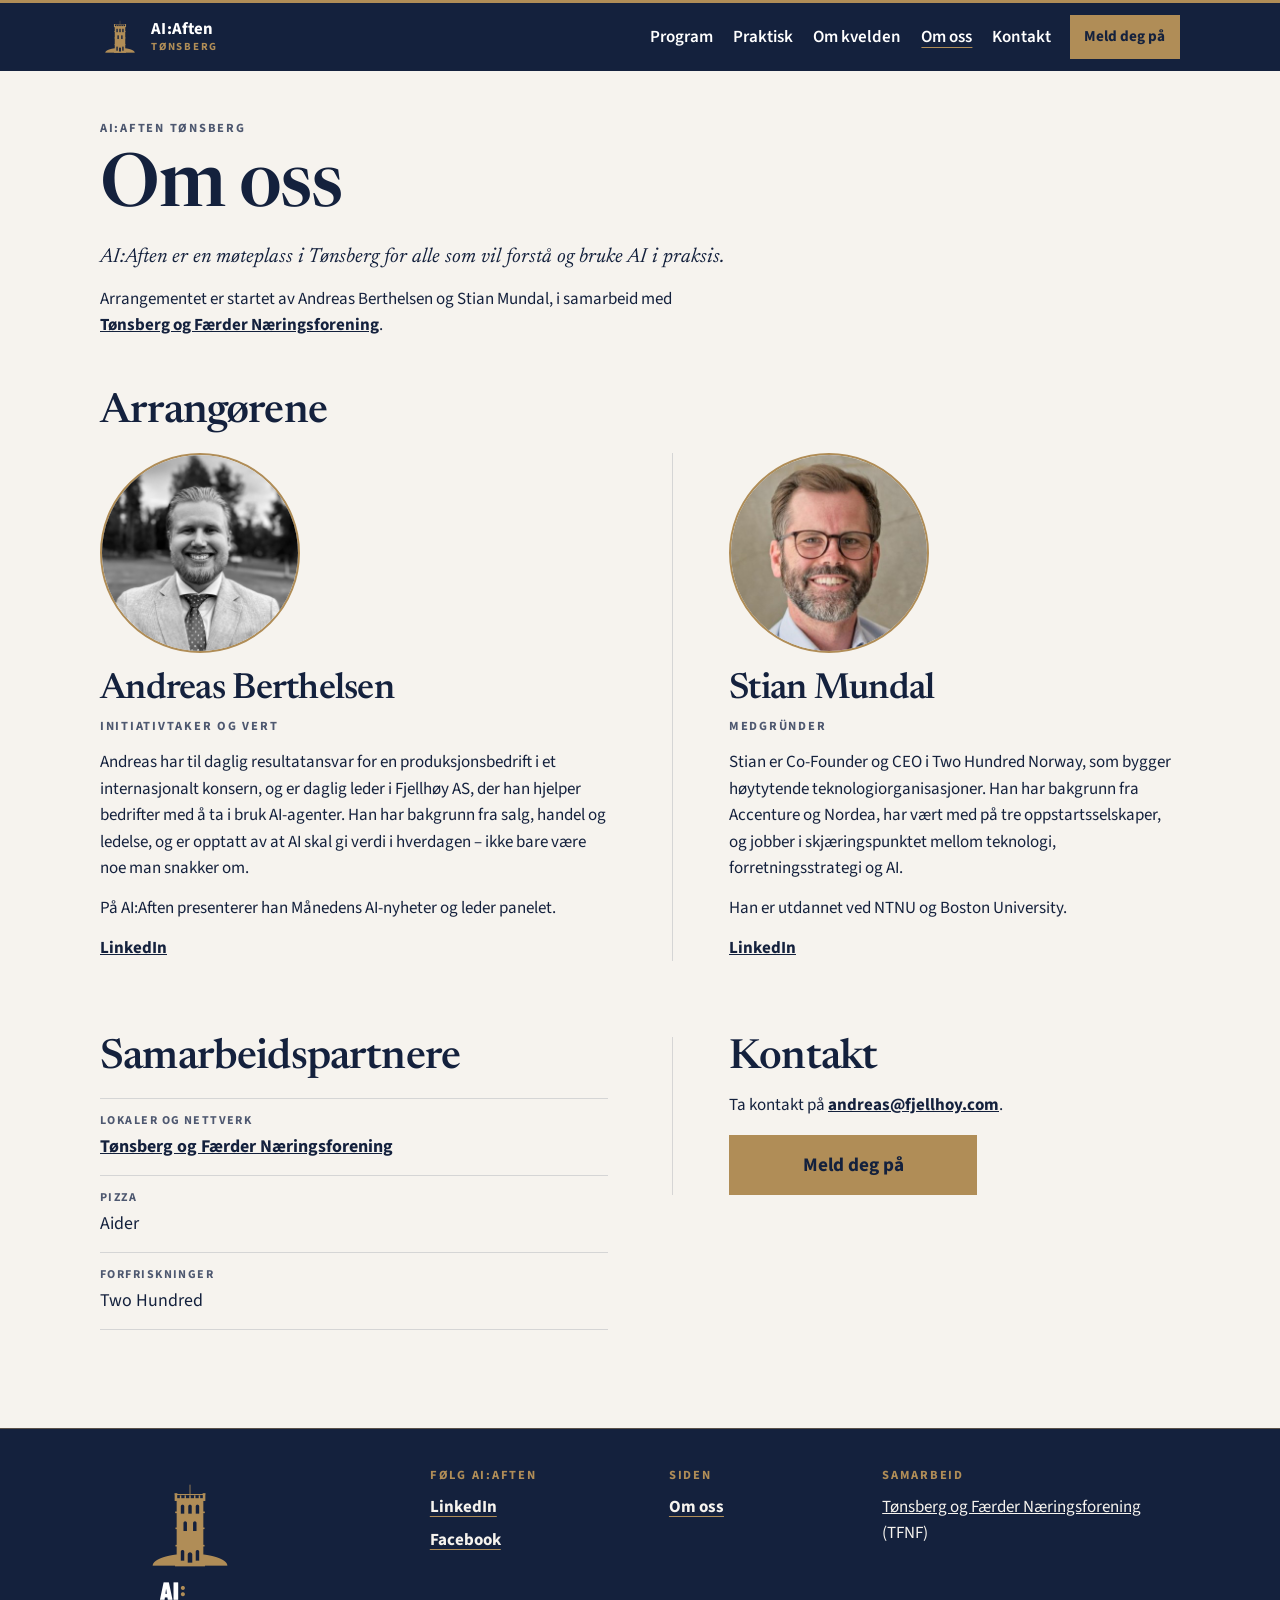
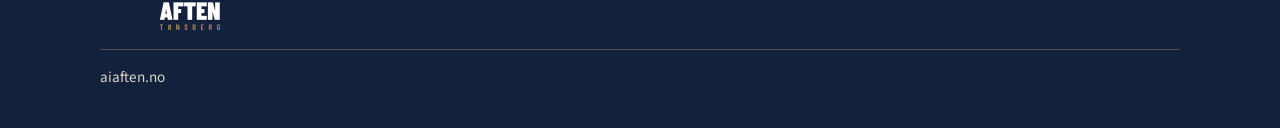
==== om-oss.html @ 7ca66403 "Legg til Om oss-side med portretter og personoppføringer Ny side om arrangørene, lenket fra navigasj" ====
<!DOCTYPE html>
<html lang="nb">
<head>
  <meta charset="utf-8">
  <meta name="viewport" content="width=device-width, initial-scale=1">
  <title>Om oss – AI:Aften Tønsberg</title>
  <meta name="description" content="AI:Aften er en møteplass i Tønsberg for alle som vil forstå og bruke AI i praksis. Arrangementet er startet av Andreas Berthelsen og Stian Mundal, i samarbeid med Tønsberg og Færder Næringsforening.">
  <link rel="canonical" href="https://aiaften.no/om-oss.html">
  <meta name="theme-color" content="#14213D">
  <meta name="color-scheme" content="light">
  <meta property="og:locale" content="nb_NO">
  <meta property="og:type" content="website">
  <meta property="og:site_name" content="AI:Aften Tønsberg">
  <meta property="og:title" content="Om oss – AI:Aften Tønsberg">
  <meta property="og:description" content="AI:Aften er en møteplass i Tønsberg for alle som vil forstå og bruke AI i praksis. Arrangementet er startet av Andreas Berthelsen og Stian Mundal, i samarbeid med Tønsberg og Færder Næringsforening.">
  <meta property="og:url" content="https://aiaften.no/om-oss.html">
  <meta property="og:image" content="https://aiaften.no/ai-aften-cover-og.png">
  <meta property="og:image:type" content="image/png">
  <meta property="og:image:width" content="1200">
  <meta property="og:image:height" content="675">
  <meta property="og:image:alt" content="AI:Aften Tønsberg">
  <meta name="twitter:card" content="summary_large_image">
  <meta name="twitter:title" content="Om oss – AI:Aften Tønsberg">
  <meta name="twitter:description" content="AI:Aften er en møteplass i Tønsberg for alle som vil forstå og bruke AI i praksis. Arrangementet er startet av Andreas Berthelsen og Stian Mundal, i samarbeid med Tønsberg og Færder Næringsforening.">
  <meta name="twitter:image" content="https://aiaften.no/ai-aften-cover-og.png">
  <meta name="twitter:image:alt" content="AI:Aften Tønsberg">
  <link rel="icon" href="favicon.ico" sizes="any">
  <link rel="icon" type="image/png" href="favicon-32.png" sizes="32x32">
  <link rel="icon" type="image/png" href="favicon-16.png" sizes="16x16">
  <link rel="apple-touch-icon" href="apple-touch-icon.png">
  <link rel="preload" href="source-sans-3.woff2" as="font" type="font/woff2" crossorigin>
  <link rel="preload" href="newsreader.woff2" as="font" type="font/woff2" crossorigin>
  <link rel="stylesheet" href="styles.css">
</head>
<body>
  <a class="skip" href="#innhold">Hopp til innhold</a>
  <header class="site-header">
    <div class="wrap bar">
      <a class="brand" href="index.html">
        <img class="brand-mark" src="mark.png" alt="" width="40" height="40">
        <span class="brand-text">
          <span class="brand-name">AI:Aften</span>
          <span class="brand-place">Tønsberg</span>
        </span>
      </a>
      <nav class="nav" aria-label="Sideoversikt">
        <a href="index.html#program">Program</a>
        <a href="index.html#praktisk">Praktisk</a>
        <a href="index.html#om">Om kvelden</a>
        <a href="om-oss.html" aria-current="page">Om oss</a>
        <a href="index.html#kontakt">Kontakt</a>
      </nav>
      <a class="button button-small" href="https://www.tfnf.no/liste-arrangementer?aiaften-28335" target="_blank" rel="noopener noreferrer">Meld deg på</a>
    </div>
  </header>
  <nav class="subnav" aria-label="Sideoversikt">
    <div class="wrap subnav-inner">
      <a href="index.html#program">Program</a>
      <a href="index.html#praktisk">Praktisk</a>
      <a href="index.html#om">Om kvelden</a>
      <a href="om-oss.html" aria-current="page">Om oss</a>
      <a href="index.html#kontakt">Kontakt</a>
    </div>
  </nav>

  <main id="innhold">
    <section class="page-intro wrap">
      <p class="kicker">AI:Aften Tønsberg</p>
      <h1>Om oss</h1>
      <p class="lead">AI:Aften er en møteplass i Tønsberg for alle som vil forstå og bruke AI i praksis.</p>
      <p class="intro-next">Arrangementet er startet av Andreas Berthelsen og Stian Mundal, i samarbeid med <a href="https://www.tfnf.no/">Tønsberg og Færder Næringsforening</a>.</p>
    </section>

    <section class="section" id="arrangorer" aria-labelledby="arrangorer-tittel">
      <div class="wrap">
        <div class="section-head">
          <h2 id="arrangorer-tittel">Arrangørene</h2>
        </div>
        <div class="split">
          <article class="panel person" id="andreas-berthelsen">
            <div class="portrait-frame">
              <img
                class="portrait"
                src="images/assets/andreas-berthelsen.jpg"
                alt="Andreas Berthelsen"
                width="400"
                height="400">
            </div>
            <h3>Andreas Berthelsen</h3>
            <p class="role">Initiativtaker og vert</p>
            <p>Andreas har til daglig resultatansvar for en produksjonsbedrift i et internasjonalt konsern, og er daglig leder i Fjellhøy AS, der han hjelper bedrifter med å ta i bruk AI-agenter. Han har bakgrunn fra salg, handel og ledelse, og er opptatt av at AI skal gi verdi i hverdagen – ikke bare være noe man snakker om.</p>
            <p>På AI:Aften presenterer han Månedens AI-nyheter og leder panelet.</p>
            <p><a href="https://www.linkedin.com/in/andreassberthelsen/" target="_blank" rel="noopener noreferrer" aria-label="Andreas Berthelsen på LinkedIn">LinkedIn</a></p>
          </article>
          <article class="panel person" id="stian-mundal">
            <div class="portrait-frame">
              <img
                class="portrait"
                src="images/assets/stian-mundal.jpg"
                alt="Stian Mundal"
                width="400"
                height="400">
            </div>
            <h3>Stian Mundal</h3>
            <p class="role">Medgründer</p>
            <p>Stian er Co-Founder og CEO i Two Hundred Norway, som bygger høytytende teknologiorganisasjoner. Han har bakgrunn fra Accenture og Nordea, har vært med på tre oppstartsselskaper, og jobber i skjæringspunktet mellom teknologi, forretningsstrategi og AI.</p>
            <p>Han er utdannet ved NTNU og Boston University.</p>
            <p><a href="https://www.linkedin.com/in/stianmu/" target="_blank" rel="noopener noreferrer" aria-label="Stian Mundal på LinkedIn">LinkedIn</a></p>
          </article>
        </div>
      </div>
    </section>

    <section class="section">
      <div class="wrap split">
        <div class="panel" id="samarbeid">
          <h2>Samarbeidspartnere</h2>
          <dl class="facts">
            <div>
              <dt>Lokaler og nettverk</dt>
              <dd><a href="https://www.tfnf.no/">Tønsberg og Færder Næringsforening</a></dd>
            </div>
            <div>
              <dt>Pizza</dt>
              <dd>Aider</dd>
            </div>
            <div>
              <dt>Forfriskninger</dt>
              <dd>Two Hundred</dd>
            </div>
          </dl>
        </div>
        <div class="panel prose" id="kontakt">
          <h2>Kontakt</h2>
          <p>Ta kontakt på <a href="mailto:andreas@fjellhoy.com">andreas@fjellhoy.com</a>.</p>
          <div class="actions">
            <a class="button button-large" href="https://www.tfnf.no/liste-arrangementer?aiaften-28335" target="_blank" rel="noopener noreferrer">Meld deg på</a>
          </div>
        </div>
      </div>
    </section>
  </main>

  <footer class="site-footer">
    <div class="wrap footer-grid">
      <div>
        <img class="footer-logo" src="ai-aften-merke-web.png" alt="AI:Aften Tønsberg" width="720" height="720">
      </div>
      <div>
        <h2>Følg AI:Aften</h2>
        <ul class="link-list">
          <li><a href="https://www.linkedin.com/company/ai-aften" target="_blank" rel="noopener noreferrer">LinkedIn</a></li>
          <li><a href="https://www.facebook.com/profile.php?id=61596663271442" target="_blank" rel="noopener noreferrer">Facebook</a></li>
        </ul>
      </div>
      <div>
        <h2>Siden</h2>
        <ul class="link-list">
          <li><a href="om-oss.html" aria-current="page">Om oss</a></li>
        </ul>
      </div>
      <div>
        <h2>Samarbeid</h2>
        <p><a href="https://www.tfnf.no/">Tønsberg og Færder Næringsforening</a> (TFNF)</p>
      </div>
    </div>
    <div class="wrap">
      <p class="colophon">aiaften.no</p>
    </div>
  </footer>
</body>
</html>
---- styles.css ----
:root {
  --navy: #14213d;
  --gold: #b08d57;
  --paper: #f6f3ee;
  --ink: #14213d;
  --muted: #4e5870;
  --line: rgba(20, 33, 61, 0.14);
  --sans: "Source Sans 3", "Segoe UI", sans-serif;
  --serif: "Newsreader", Georgia, "Times New Roman", serif;
  --header: 4.25rem;
}

@font-face {
  font-family: "Source Sans 3";
  font-style: normal;
  font-weight: 200 900;
  font-display: swap;
  src: url("source-sans-3.woff2") format("woff2");
}

@font-face {
  font-family: "Newsreader";
  font-style: normal;
  font-weight: 200 800;
  font-display: swap;
  src: url("newsreader.woff2") format("woff2");
}

@font-face {
  font-family: "Newsreader";
  font-style: italic;
  font-weight: 400;
  font-display: swap;
  src: url("newsreader-italic.woff2") format("woff2");
}

*,
*::before,
*::after {
  box-sizing: border-box;
}

html {
  scroll-behavior: smooth;
}

body {
  margin: 0;
  background: var(--paper);
  color: var(--ink);
  font-family: var(--sans);
  font-size: 1.0625rem;
  font-weight: 400;
  line-height: 1.55;
  font-optical-sizing: auto;
  text-rendering: optimizeLegibility;
}

img {
  max-width: 100%;
  height: auto;
}

a {
  color: inherit;
}

:focus-visible {
  outline: 3px solid var(--gold);
  outline-offset: 3px;
}

::selection {
  background: var(--gold);
  color: var(--navy);
}

.skip {
  position: absolute;
  left: 1rem;
  top: -4rem;
  z-index: 20;
  background: var(--gold);
  color: var(--navy);
  padding: 0.55rem 0.9rem;
  font-weight: 700;
  text-decoration: none;
}

.skip:focus {
  top: 0.5rem;
}

.wrap {
  width: min(1080px, calc(100% - 2rem));
  margin-inline: auto;
}

.site-header {
  position: sticky;
  top: 0;
  z-index: 10;
  background: var(--navy);
  color: #fff;
  border-top: 3px solid var(--gold);
}

.bar {
  display: flex;
  align-items: center;
  gap: 0.75rem;
  min-height: var(--header);
}

.brand {
  display: flex;
  align-items: center;
  gap: 0.7rem;
  margin-right: auto;
  color: #fff;
  text-decoration: none;
}

.brand-mark {
  width: 40px;
  height: 40px;
  display: block;
}

.brand-text {
  display: flex;
  flex-direction: column;
  line-height: 1.05;
}

.brand-name {
  font-weight: 700;
  font-size: 1.05rem;
  letter-spacing: 0.01em;
}

.brand-place {
  margin-top: 0.15rem;
  font-size: 0.68rem;
  font-weight: 700;
  letter-spacing: 0.16em;
  text-transform: uppercase;
  color: var(--gold);
}

.nav {
  display: none;
  align-items: center;
  gap: 1.25rem;
  margin-right: 0.4rem;
}

.nav a,
.subnav a {
  color: #fff;
  text-decoration: none;
  font-weight: 600;
  white-space: nowrap;
}

.nav a:hover,
.subnav a:hover {
  text-decoration: underline;
  text-decoration-color: var(--gold);
  text-underline-offset: 0.28em;
}

.subnav {
  background: var(--navy);
  border-top: 1px solid rgba(176, 141, 87, 0.4);
}

.subnav-inner {
  display: flex;
  flex-wrap: wrap;
  gap: 0.35rem 0.85rem;
  padding: 0.4rem 0 0.65rem;
}

.subnav a {
  flex: 0 0 auto;
  font-size: 0.95rem;
  padding: 0.4rem 0;
}

.button {
  display: inline-flex;
  align-items: center;
  justify-content: center;
  min-height: 48px;
  padding: 0.7rem 1.15rem;
  background: var(--gold);
  color: var(--navy);
  font-family: var(--sans);
  font-weight: 700;
  font-size: 1rem;
  line-height: 1;
  text-decoration: none;
  border: 1px solid var(--gold);
}

.button:hover {
  background: #c4a56e;
  border-color: #c4a56e;
  color: var(--navy);
}

.button-small {
  min-height: 44px;
  padding: 0.45rem 0.85rem;
  font-size: 0.95rem;
}

.button-large {
  min-width: 15.5rem;
  min-height: 3.75rem;
  padding: 1rem 1.85rem;
  font-size: 1.2rem;
}

.button-ghost {
  background: transparent;
  color: var(--navy);
  border-color: var(--navy);
}

.button-ghost:hover {
  background: var(--navy);
  color: #fff;
  border-color: var(--navy);
}

.hero {
  display: flex;
  flex-direction: column;
  gap: 1.5rem;
  padding: 1rem 0 2.5rem;
}

.hero-figure {
  margin: 0;
}

.hero-figure img {
  display: block;
  width: 100%;
  height: auto;
  border: 1px solid var(--gold);
}

.kicker {
  margin: 0 0 0.85rem;
  font-size: 0.78rem;
  font-weight: 700;
  letter-spacing: 0.14em;
  text-transform: uppercase;
  color: var(--muted);
}

h1,
h2 {
  font-family: var(--serif);
  font-weight: 560;
  letter-spacing: -0.02em;
  line-height: 1.02;
  margin: 0;
  font-optical-sizing: auto;
}

h1 {
  font-size: clamp(2.7rem, 10vw, 4.6rem);
}

h1 .place {
  display: block;
}

.lead {
  margin: 1rem 0 0;
  max-width: 38rem;
  font-family: var(--serif);
  font-style: italic;
  font-weight: 400;
  font-size: 1.28rem;
  line-height: 1.4;
}

.audience {
  margin: 0.9rem 0 0;
  max-width: 38rem;
}

.when {
  display: block;
  margin: 1.15rem 0 0;
  max-width: 100%;
  color: var(--navy);
  font-family: var(--serif);
  font-weight: 560;
  font-size: clamp(1.7rem, 4.6vw, 2.35rem);
  line-height: 1.15;
  letter-spacing: -0.02em;
}

.quick {
  list-style: none;
  margin: 1rem 0 0;
  padding: 0;
  display: grid;
  gap: 0.45rem;
}

.quick li {
  display: grid;
  grid-template-columns: 5.4rem 1fr;
  gap: 0.75rem;
  align-items: baseline;
}

.quick span {
  font-size: 0.75rem;
  font-weight: 700;
  letter-spacing: 0.12em;
  text-transform: uppercase;
  color: var(--muted);
}

.actions {
  display: flex;
  flex-direction: column;
  align-items: stretch;
  gap: 0.75rem;
  margin-top: 1.1rem;
}

.actions .button {
  width: 100%;
}

.note {
  margin: 0.7rem 0 0;
  max-width: 36rem;
  color: var(--muted);
  font-size: 0.98rem;
}

.panel > .button {
  margin-top: 1rem;
}

.section,
.panel {
  scroll-margin-top: 6.75rem;
}

.section {
  padding: 0 0 3.25rem;
}

.section-head {
  margin-bottom: 1.25rem;
  max-width: 40rem;
}

.section-head p,
.prose p {
  margin: 0.75rem 0 0;
}

h2 {
  font-size: clamp(1.9rem, 4vw, 2.6rem);
}

.program {
  list-style: none;
  margin: 0;
  padding: 0;
}

.program li {
  display: grid;
  grid-template-columns: 4.6rem 1fr;
  gap: 0.35rem 1rem;
  align-items: baseline;
  padding: 1rem 0;
  border-top: 1px solid var(--line);
}

.program li:last-child {
  border-bottom: 1px solid var(--line);
}

.program time {
  font-family: var(--serif);
  font-weight: 560;
  font-size: 1.2rem;
  font-variant-numeric: tabular-nums;
  letter-spacing: -0.02em;
}

.program p {
  margin: 0;
}

.split {
  display: grid;
  gap: 2.5rem;
}

.panel + .panel {
  padding-top: 2.5rem;
  border-top: 1px solid var(--line);
}

.facts {
  margin: 1.15rem 0 1.4rem;
}

.facts div {
  padding: 0.85rem 0;
  border-top: 1px solid var(--line);
}

.facts div:last-child {
  border-bottom: 1px solid var(--line);
}

.facts dt {
  margin: 0;
  font-size: 0.75rem;
  font-weight: 700;
  letter-spacing: 0.12em;
  text-transform: uppercase;
  color: var(--muted);
}

.facts dd {
  margin: 0.15rem 0 0;
  font-size: 1.12rem;
}

.prose p + p {
  margin-top: 0.9rem;
}

.prose a {
  color: var(--navy);
  font-weight: 700;
}

.cta-band {
  background: var(--navy);
  color: #f6f3ee;
  padding: 2.75rem 0;
}

.cta-band h2 {
  color: #fff;
}

.cta-band p {
  margin: 0.8rem 0 1.35rem;
  max-width: 36rem;
  color: #e4dccf;
}

.cta-band .button {
  width: 100%;
}

.site-footer {
  background: var(--navy);
  color: #f6f3ee;
  padding: 2.5rem 0 1.5rem;
  border-top: 1px solid rgba(176, 141, 87, 0.45);
}

.footer-grid {
  display: grid;
  gap: 2rem;
}

.footer-logo {
  width: min(100%, 180px);
  height: auto;
  display: block;
}

.site-footer h2 {
  font-family: var(--sans);
  font-size: 0.78rem;
  font-weight: 700;
  letter-spacing: 0.14em;
  text-transform: uppercase;
  color: var(--gold);
  margin-bottom: 0.75rem;
}

.site-footer p {
  margin: 0 0 0.9rem;
}

.site-footer a {
  color: #f6f3ee;
}

.link-list {
  list-style: none;
  margin: 0 0 1rem;
  padding: 0;
  display: grid;
  gap: 0.4rem;
}

.link-list a {
  font-weight: 700;
  text-decoration: underline;
  text-decoration-color: var(--gold);
  text-underline-offset: 0.22em;
}

.colophon {
  margin-top: 2rem;
  padding-top: 1rem;
  border-top: 1px solid rgba(176, 141, 87, 0.4);
  color: #d9d3c7;
  font-size: 0.95rem;
}

@media (min-width: 720px) {
  .wrap {
    width: min(1080px, calc(100% - 3rem));
  }

  .program li {
    grid-template-columns: 6rem 1fr;
    gap: 1.5rem;
    padding: 1.15rem 0;
  }

  .quick li {
    grid-template-columns: 6rem 1fr;
  }

  .actions {
    flex-direction: row;
    flex-wrap: wrap;
    align-items: center;
  }

  .actions .button,
  .cta-band .button {
    width: auto;
  }
}

@media (min-width: 880px) {
  .nav {
    display: flex;
  }

  .subnav {
    display: none;
  }

  .hero {
    display: grid;
    grid-template-columns: minmax(0, 1.05fr) minmax(0, 0.95fr);
    gap: 3rem;
    align-items: start;
    padding: 3rem 0 4.25rem;
  }

  .section,
  .panel {
    scroll-margin-top: 5.25rem;
  }

  .section {
    padding-bottom: 4.75rem;
  }

  .split {
    grid-template-columns: 1fr 1fr;
    gap: 4rem;
    align-items: start;
  }

  .panel + .panel {
    padding-top: 0;
    border-top: 0;
    padding-left: 3.5rem;
    border-left: 1px solid var(--line);
  }

  .footer-grid {
    grid-template-columns: 1.15fr 0.8fr 0.7fr 1.15fr;
    gap: 2rem;
  }
}

.nav a[aria-current="page"],
.subnav a[aria-current="page"] {
  text-decoration: underline;
  text-decoration-color: var(--gold);
  text-underline-offset: 0.28em;
}

.page-intro {
  padding: 1.6rem 0 2.6rem;
}

.page-intro .lead,
.page-intro .intro-next {
  max-width: 40rem;
}

.page-intro .intro-next {
  margin: 0.9rem 0 0;
}

.page-intro a,
.facts a {
  color: var(--navy);
  font-weight: 700;
}

.person h3 {
  margin: 0;
  font-family: var(--serif);
  font-weight: 560;
  font-size: clamp(1.75rem, 3vw, 2.25rem);
  letter-spacing: -0.02em;
  line-height: 1.05;
  font-optical-sizing: auto;
}

.portrait-frame {
  width: 168px;
  height: 168px;
  max-width: 400px;
  max-height: 400px;
  margin: 0 0 1.15rem;
  border: 2px solid var(--gold);
  border-radius: 50%;
  overflow: hidden;
  background: var(--paper);
}

.portrait {
  display: block;
  width: 100%;
  height: 100%;
  max-width: 400px;
  max-height: 400px;
  object-fit: cover;
}

.role {
  margin: 0.45rem 0 0;
  font-size: 0.78rem;
  font-weight: 700;
  letter-spacing: 0.14em;
  text-transform: uppercase;
  color: var(--muted);
}

.person p {
  margin: 0.85rem 0 0;
  max-width: 40rem;
}

.person a {
  color: var(--navy);
  font-weight: 700;
}

.person .role {
  margin: 0.45rem 0 0;
}

@media (min-width: 880px) {
  .page-intro {
    padding: 3rem 0 3.25rem;
  }

  .portrait-frame {
    width: 200px;
    height: 200px;
  }
}

@media (prefers-reduced-motion: reduce) {
  html {
    scroll-behavior: auto;
  }
}

@media print {
  .site-header,
  .subnav,
  .button,
  .skip {
    display: none;
  }

  body {
    background: #fff;
  }

  .cta-band,
  .site-footer {
    background: #fff;
    color: #000;
  }

  .cta-band h2,
  .cta-band p {
    color: #000;
  }
}
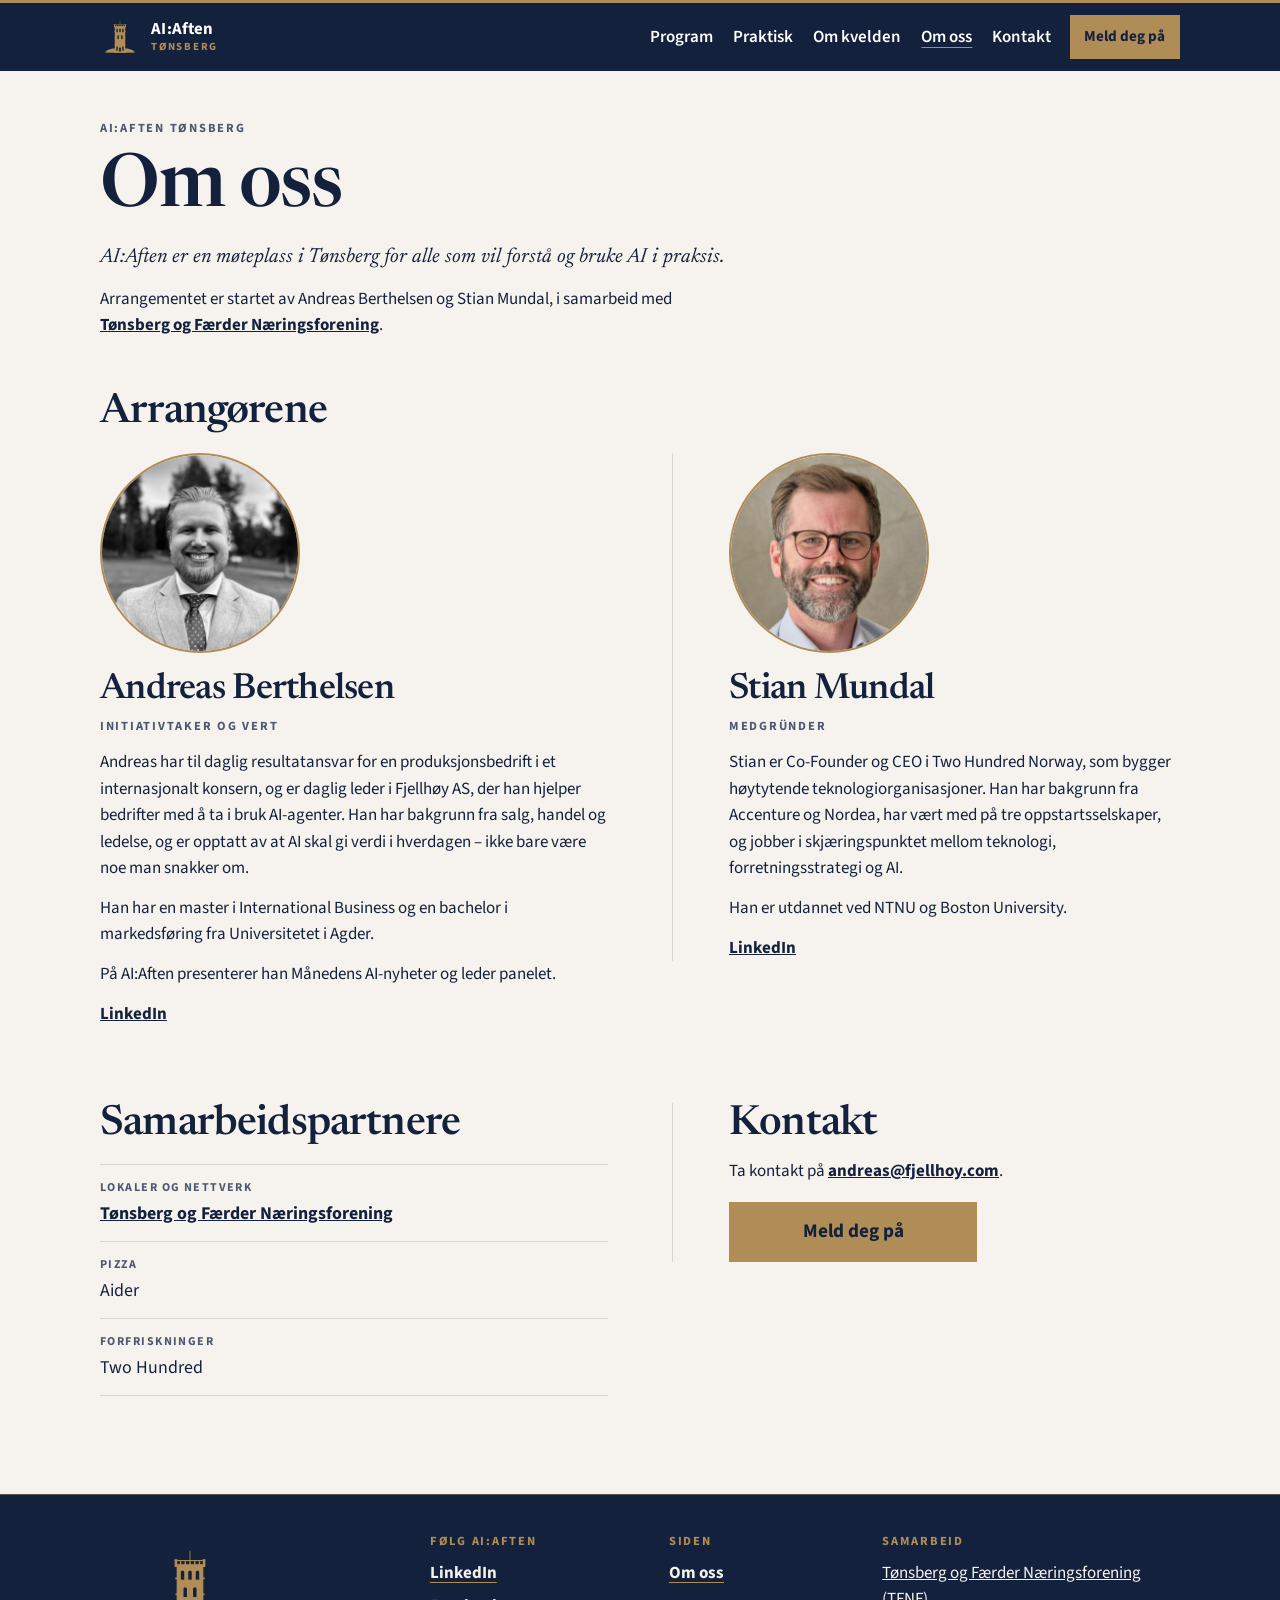
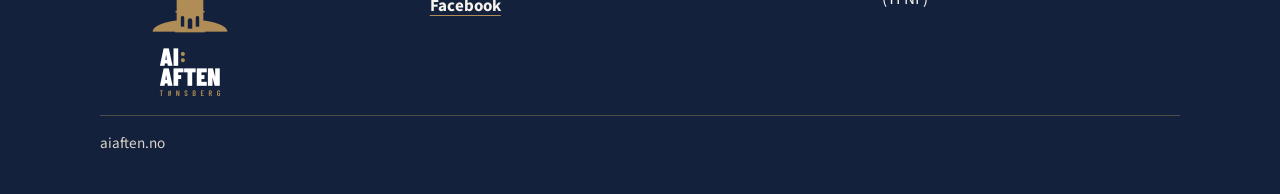
==== commit ff3633d2: "Legg til Andreas Berthelsens utdanning Eget avsnitt på Om oss, før AI:Aften-rollen, og alumniOf Univ" ====
--- a/om-oss.html
+++ b/om-oss.html
@@ -89,6 +89,7 @@
             <h3>Andreas Berthelsen</h3>
             <p class="role">Initiativtaker og vert</p>
             <p>Andreas har til daglig resultatansvar for en produksjonsbedrift i et internasjonalt konsern, og er daglig leder i Fjellhøy AS, der han hjelper bedrifter med å ta i bruk AI-agenter. Han har bakgrunn fra salg, handel og ledelse, og er opptatt av at AI skal gi verdi i hverdagen – ikke bare være noe man snakker om.</p>
+            <p>Han har en master i International Business og en bachelor i markedsføring fra Universitetet i Agder.</p>
             <p>På AI:Aften presenterer han Månedens AI-nyheter og leder panelet.</p>
             <p><a href="https://www.linkedin.com/in/andreassberthelsen/" target="_blank" rel="noopener noreferrer" aria-label="Andreas Berthelsen på LinkedIn">LinkedIn</a></p>
           </article>
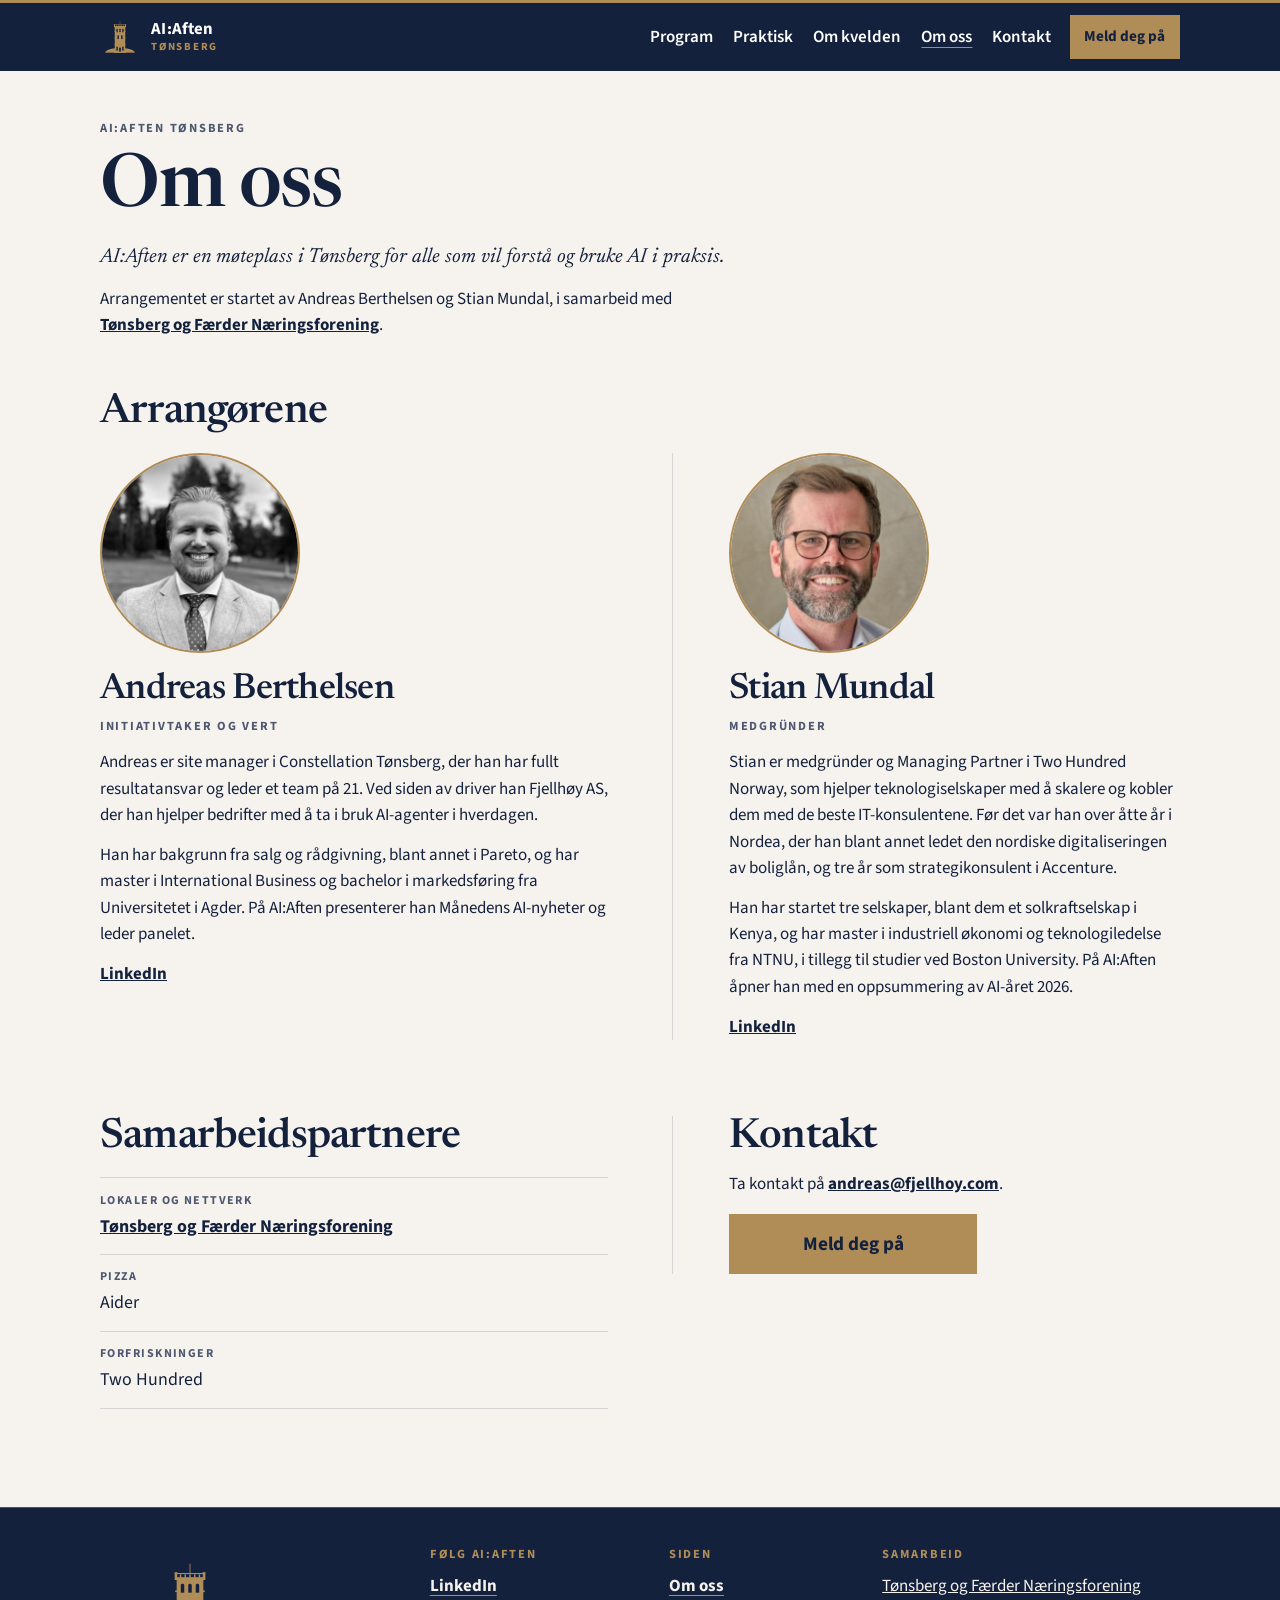
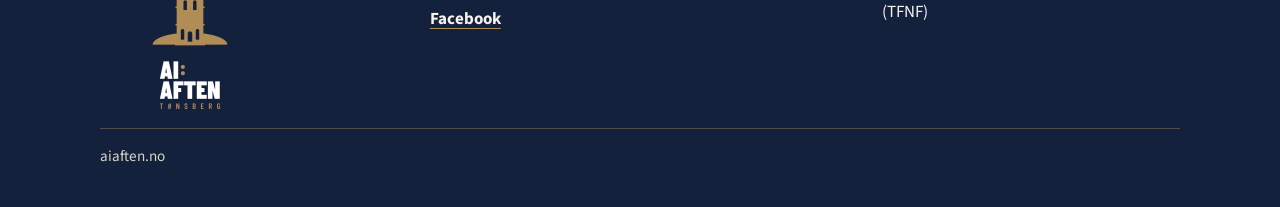
==== commit 473a8490: "Oppdater biografiene til Andreas og Stian Kortere, oppdaterte tekster på Om oss, og Person-schema so" ====
--- a/om-oss.html
+++ b/om-oss.html
@@ -88,9 +88,8 @@
             </div>
             <h3>Andreas Berthelsen</h3>
             <p class="role">Initiativtaker og vert</p>
-            <p>Andreas har til daglig resultatansvar for en produksjonsbedrift i et internasjonalt konsern, og er daglig leder i Fjellhøy AS, der han hjelper bedrifter med å ta i bruk AI-agenter. Han har bakgrunn fra salg, handel og ledelse, og er opptatt av at AI skal gi verdi i hverdagen – ikke bare være noe man snakker om.</p>
-            <p>Han har en master i International Business og en bachelor i markedsføring fra Universitetet i Agder.</p>
-            <p>På AI:Aften presenterer han Månedens AI-nyheter og leder panelet.</p>
+            <p>Andreas er site manager i Constellation Tønsberg, der han har fullt resultatansvar og leder et team på 21. Ved siden av driver han Fjellhøy AS, der han hjelper bedrifter med å ta i bruk AI-agenter i hverdagen.</p>
+            <p>Han har bakgrunn fra salg og rådgivning, blant annet i Pareto, og har master i International Business og bachelor i markedsføring fra Universitetet i Agder. På AI:Aften presenterer han Månedens AI-nyheter og leder panelet.</p>
             <p><a href="https://www.linkedin.com/in/andreassberthelsen/" target="_blank" rel="noopener noreferrer" aria-label="Andreas Berthelsen på LinkedIn">LinkedIn</a></p>
           </article>
           <article class="panel person" id="stian-mundal">
@@ -104,8 +103,8 @@
             </div>
             <h3>Stian Mundal</h3>
             <p class="role">Medgründer</p>
-            <p>Stian er Co-Founder og CEO i Two Hundred Norway, som bygger høytytende teknologiorganisasjoner. Han har bakgrunn fra Accenture og Nordea, har vært med på tre oppstartsselskaper, og jobber i skjæringspunktet mellom teknologi, forretningsstrategi og AI.</p>
-            <p>Han er utdannet ved NTNU og Boston University.</p>
+            <p>Stian er medgründer og Managing Partner i Two Hundred Norway, som hjelper teknologiselskaper med å skalere og kobler dem med de beste IT-konsulentene. Før det var han over åtte år i Nordea, der han blant annet ledet den nordiske digitaliseringen av boliglån, og tre år som strategikonsulent i Accenture.</p>
+            <p>Han har startet tre selskaper, blant dem et solkraftselskap i Kenya, og har master i industriell økonomi og teknologiledelse fra NTNU, i tillegg til studier ved Boston University. På AI:Aften åpner han med en oppsummering av AI-året 2026.</p>
             <p><a href="https://www.linkedin.com/in/stianmu/" target="_blank" rel="noopener noreferrer" aria-label="Stian Mundal på LinkedIn">LinkedIn</a></p>
           </article>
         </div>
